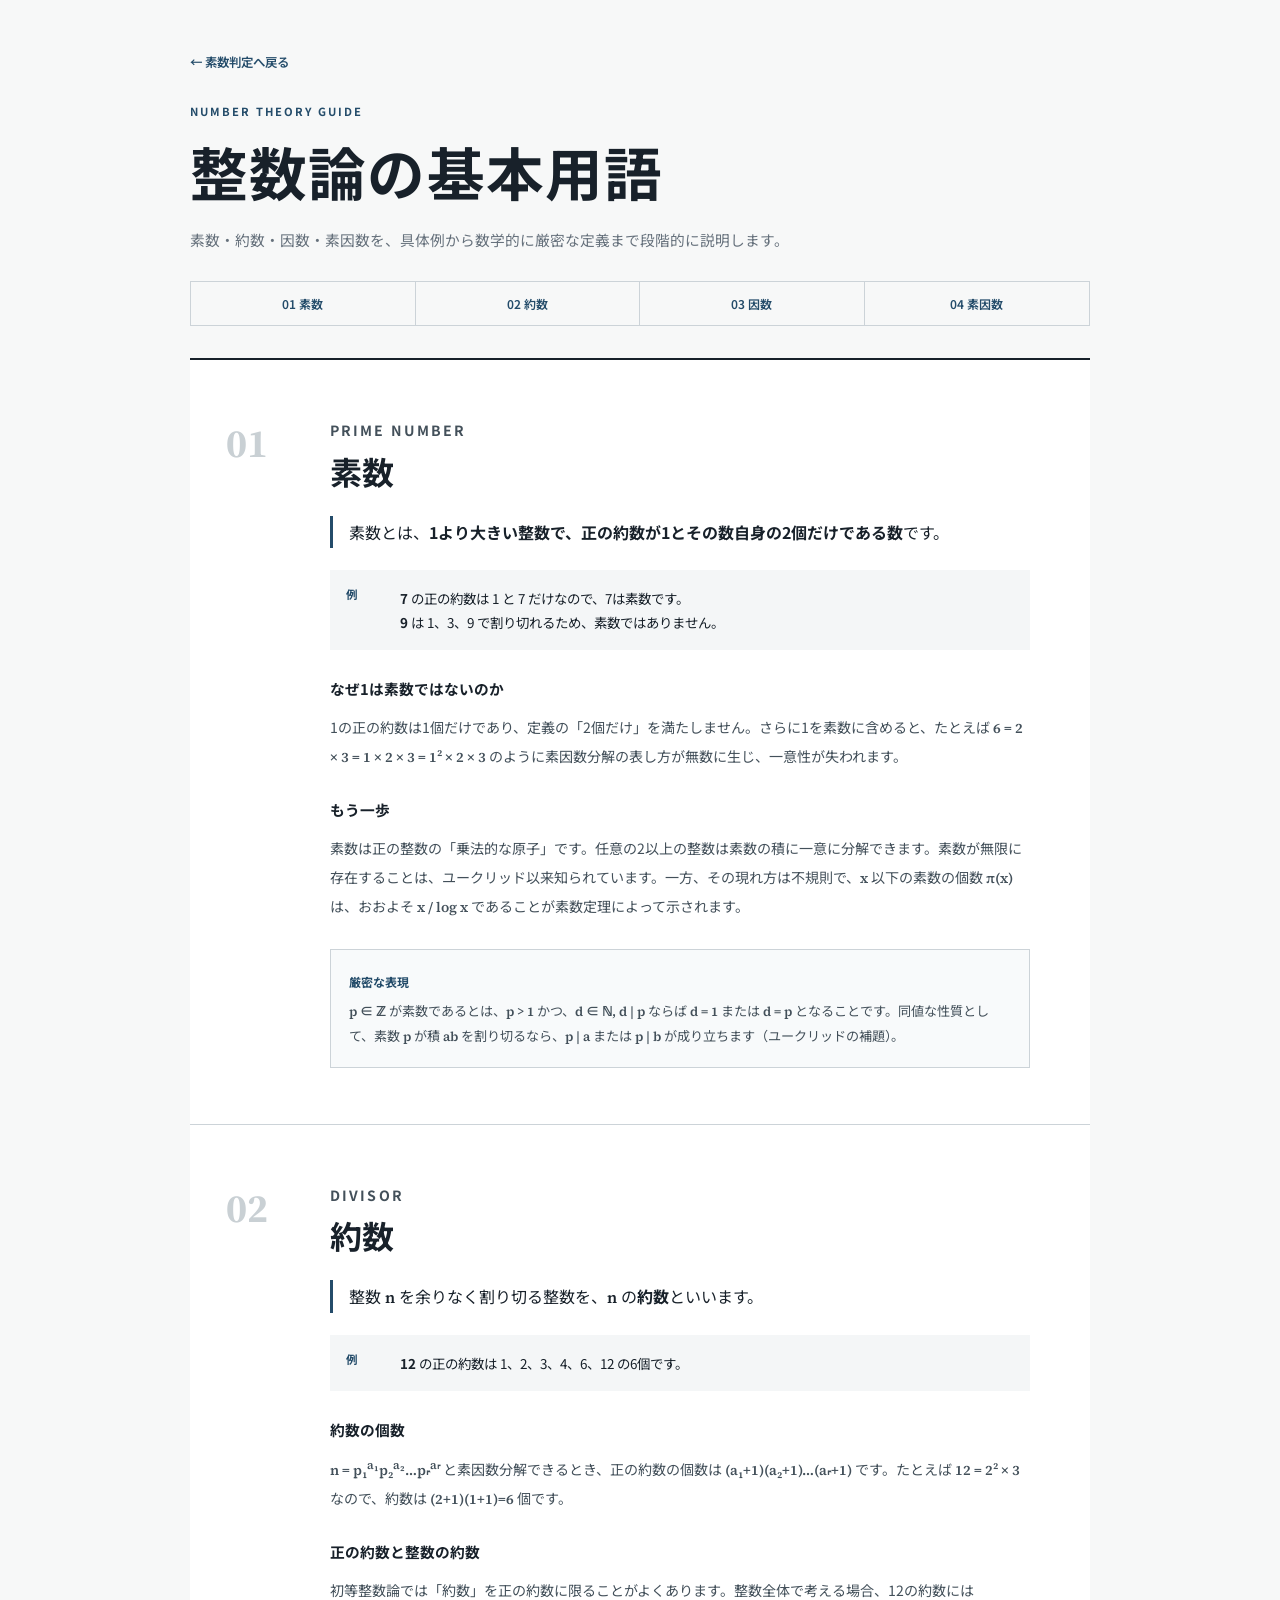
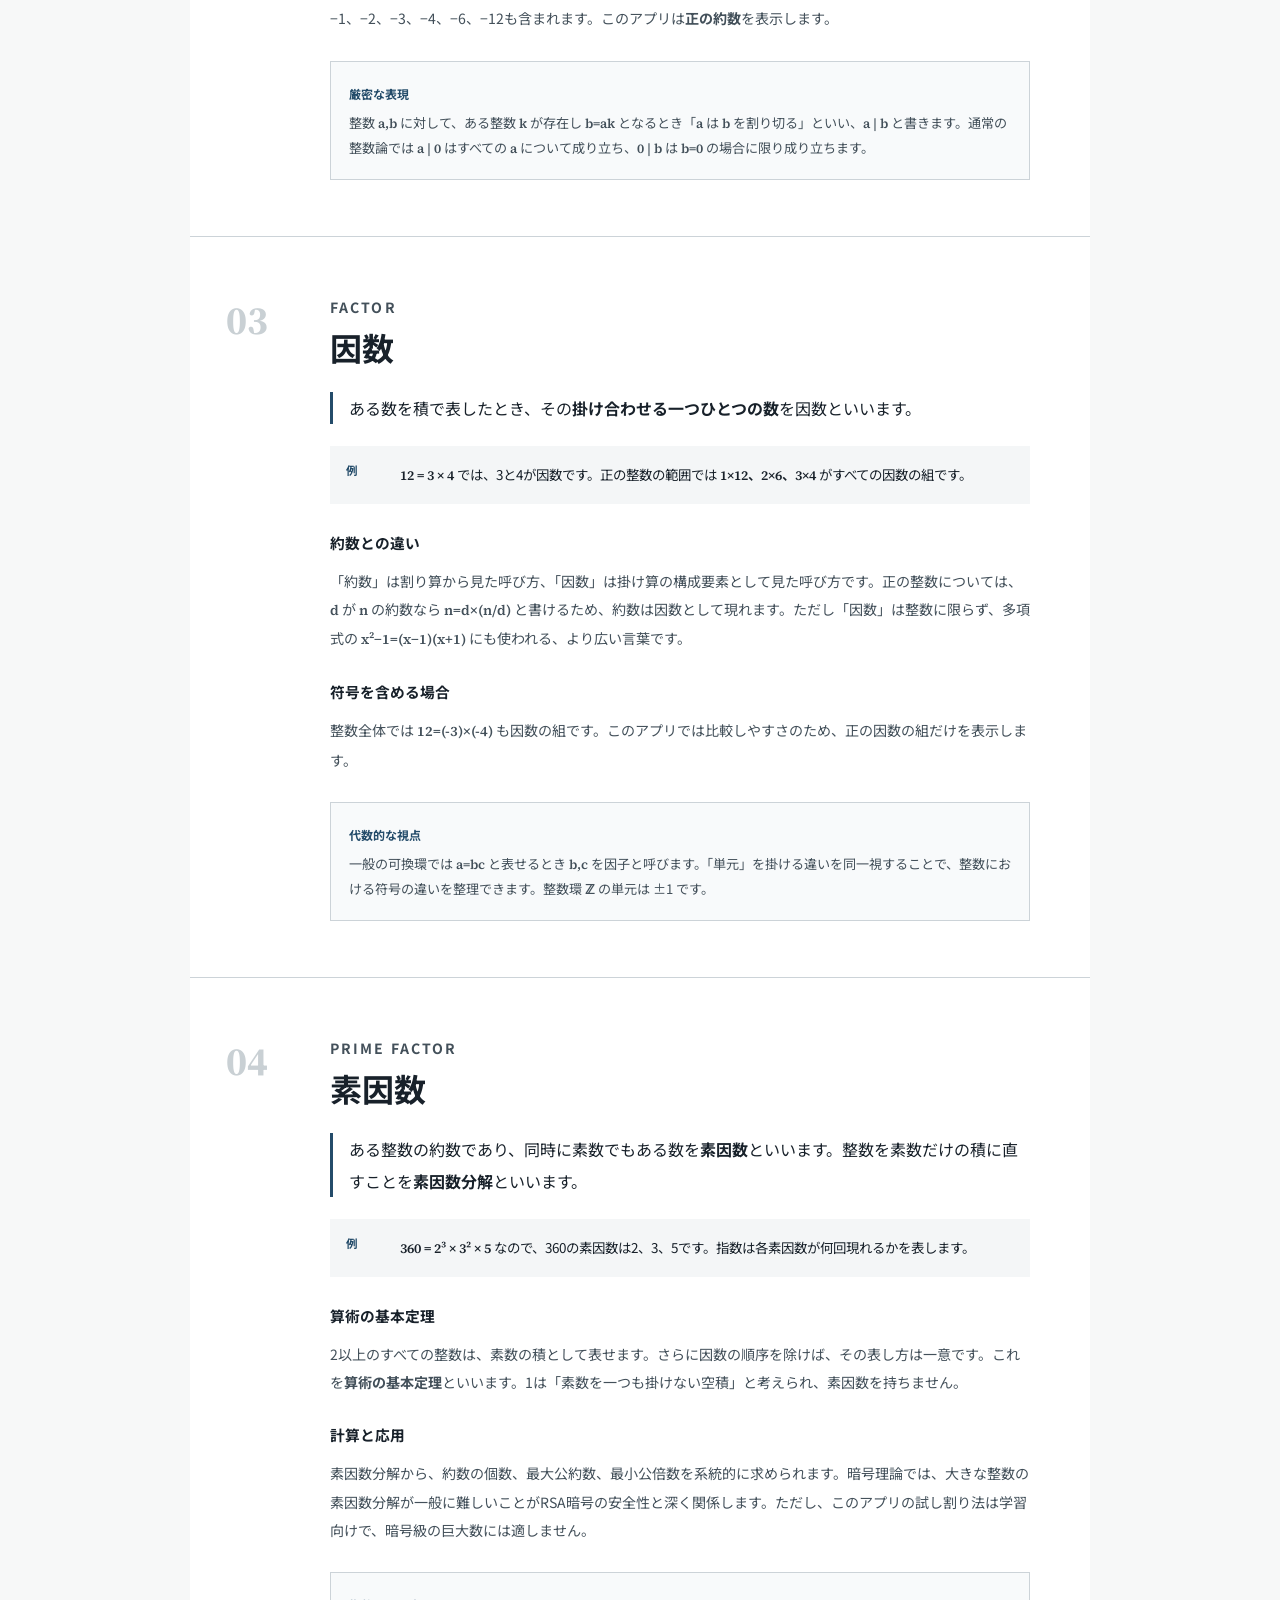
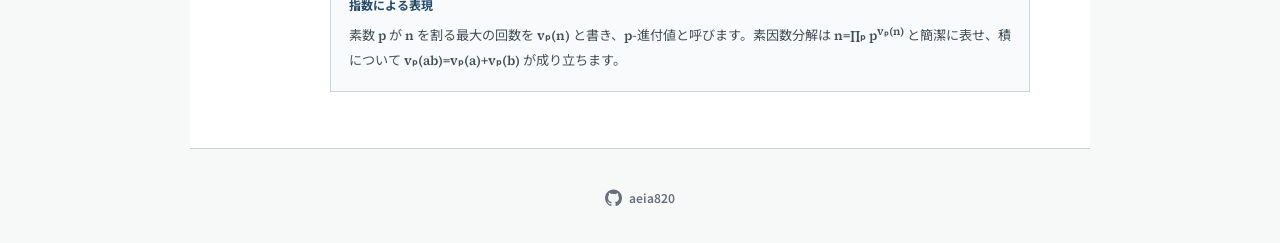
==== guide.html @ d593e7c2 "Add number theory guide and responsive chart scale" ====
<!doctype html>
<html lang="ja">
<head>
  <meta charset="UTF-8">
  <meta name="viewport" content="width=device-width,initial-scale=1">
  <meta name="description" content="素数・約数・因数・素因数を、直感から厳密な定義まで解説します。">
  <title>整数論の基本用語｜素数判定</title>
  <link rel="stylesheet" href="style.css">
</head>
<body>
<main class="guide-shell">
  <header class="guide-header">
    <a class="back-link" href="index.html">← 素数判定へ戻る</a>
    <p class="series">NUMBER THEORY GUIDE</p>
    <h1>整数論の基本用語</h1>
    <p class="guide-lead">素数・約数・因数・素因数を、具体例から数学的に厳密な定義まで段階的に説明します。</p>
    <nav class="guide-nav" aria-label="ページ内目次"><a href="#prime">01 素数</a><a href="#divisor">02 約数</a><a href="#factor">03 因数</a><a href="#prime-factor">04 素因数</a></nav>
  </header>

  <article class="guide-content">
    <section id="prime" class="term-section">
      <div class="term-number">01</div><div class="term-body">
        <p class="term-en">PRIME NUMBER</p><h2>素数</h2>
        <p class="definition">素数とは、<strong>1より大きい整数で、正の約数が1とその数自身の2個だけである数</strong>です。</p>
        <div class="example-box"><span>例</span><p><strong>7</strong> の正の約数は 1 と 7 だけなので、7は素数です。<br><strong>9</strong> は 1、3、9 で割り切れるため、素数ではありません。</p></div>
        <h3>なぜ1は素数ではないのか</h3><p>1の正の約数は1個だけであり、定義の「2個だけ」を満たしません。さらに1を素数に含めると、たとえば <span class="math">6 = 2 × 3 = 1 × 2 × 3 = 1² × 2 × 3</span> のように素因数分解の表し方が無数に生じ、一意性が失われます。</p>
        <h3>もう一歩</h3><p>素数は正の整数の「乗法的な原子」です。任意の2以上の整数は素数の積に一意に分解できます。素数が無限に存在することは、ユークリッド以来知られています。一方、その現れ方は不規則で、<span class="math">x</span> 以下の素数の個数 <span class="math">π(x)</span> は、おおよそ <span class="math">x / log x</span> であることが素数定理によって示されます。</p>
        <div class="rigor"><strong>厳密な表現</strong><p><span class="math">p ∈ ℤ</span> が素数であるとは、<span class="math">p &gt; 1</span> かつ、<span class="math">d ∈ ℕ, d | p</span> ならば <span class="math">d = 1</span> または <span class="math">d = p</span> となることです。同値な性質として、素数 <span class="math">p</span> が積 <span class="math">ab</span> を割り切るなら、<span class="math">p | a</span> または <span class="math">p | b</span> が成り立ちます（ユークリッドの補題）。</p></div>
      </div>
    </section>

    <section id="divisor" class="term-section">
      <div class="term-number">02</div><div class="term-body">
        <p class="term-en">DIVISOR</p><h2>約数</h2>
        <p class="definition">整数 <span class="math">n</span> を余りなく割り切る整数を、<span class="math">n</span> の<strong>約数</strong>といいます。</p>
        <div class="example-box"><span>例</span><p><strong>12</strong> の正の約数は 1、2、3、4、6、12 の6個です。</p></div>
        <h3>約数の個数</h3><p><span class="math">n = p₁<sup>a₁</sup>p₂<sup>a₂</sup>…pᵣ<sup>aᵣ</sup></span> と素因数分解できるとき、正の約数の個数は <span class="math">(a₁+1)(a₂+1)…(aᵣ+1)</span> です。たとえば <span class="math">12 = 2² × 3</span> なので、約数は <span class="math">(2+1)(1+1)=6</span> 個です。</p>
        <h3>正の約数と整数の約数</h3><p>初等整数論では「約数」を正の約数に限ることがよくあります。整数全体で考える場合、12の約数には −1、−2、−3、−4、−6、−12も含まれます。このアプリは<strong>正の約数</strong>を表示します。</p>
        <div class="rigor"><strong>厳密な表現</strong><p>整数 <span class="math">a,b</span> に対して、ある整数 <span class="math">k</span> が存在し <span class="math">b=ak</span> となるとき「<span class="math">a</span> は <span class="math">b</span> を割り切る」といい、<span class="math">a | b</span> と書きます。通常の整数論では <span class="math">a | 0</span> はすべての <span class="math">a</span> について成り立ち、<span class="math">0 | b</span> は <span class="math">b=0</span> の場合に限り成り立ちます。</p></div>
      </div>
    </section>

    <section id="factor" class="term-section">
      <div class="term-number">03</div><div class="term-body">
        <p class="term-en">FACTOR</p><h2>因数</h2>
        <p class="definition">ある数を積で表したとき、その<strong>掛け合わせる一つひとつの数</strong>を因数といいます。</p>
        <div class="example-box"><span>例</span><p><span class="math">12 = 3 × 4</span> では、3と4が因数です。正の整数の範囲では <span class="math">1×12、2×6、3×4</span> がすべての因数の組です。</p></div>
        <h3>約数との違い</h3><p>「約数」は割り算から見た呼び方、「因数」は掛け算の構成要素として見た呼び方です。正の整数については、<span class="math">d</span> が <span class="math">n</span> の約数なら <span class="math">n=d×(n/d)</span> と書けるため、約数は因数として現れます。ただし「因数」は整数に限らず、多項式の <span class="math">x²−1=(x−1)(x+1)</span> にも使われる、より広い言葉です。</p>
        <h3>符号を含める場合</h3><p>整数全体では <span class="math">12=(-3)×(-4)</span> も因数の組です。このアプリでは比較しやすさのため、正の因数の組だけを表示します。</p>
        <div class="rigor"><strong>代数的な視点</strong><p>一般の可換環では <span class="math">a=bc</span> と表せるとき <span class="math">b,c</span> を因子と呼びます。「単元」を掛ける違いを同一視することで、整数における符号の違いを整理できます。整数環 <span class="math">ℤ</span> の単元は ±1 です。</p></div>
      </div>
    </section>

    <section id="prime-factor" class="term-section">
      <div class="term-number">04</div><div class="term-body">
        <p class="term-en">PRIME FACTOR</p><h2>素因数</h2>
        <p class="definition">ある整数の約数であり、同時に素数でもある数を<strong>素因数</strong>といいます。整数を素数だけの積に直すことを<strong>素因数分解</strong>といいます。</p>
        <div class="example-box"><span>例</span><p><span class="math">360 = 2³ × 3² × 5</span> なので、360の素因数は2、3、5です。指数は各素因数が何回現れるかを表します。</p></div>
        <h3>算術の基本定理</h3><p>2以上のすべての整数は、素数の積として表せます。さらに因数の順序を除けば、その表し方は一意です。これを<strong>算術の基本定理</strong>といいます。1は「素数を一つも掛けない空積」と考えられ、素因数を持ちません。</p>
        <h3>計算と応用</h3><p>素因数分解から、約数の個数、最大公約数、最小公倍数を系統的に求められます。暗号理論では、大きな整数の素因数分解が一般に難しいことがRSA暗号の安全性と深く関係します。ただし、このアプリの試し割り法は学習向けで、暗号級の巨大数には適しません。</p>
        <div class="rigor"><strong>指数による表現</strong><p>素数 <span class="math">p</span> が <span class="math">n</span> を割る最大の回数を <span class="math">vₚ(n)</span> と書き、<span class="math">p</span>-進付値と呼びます。素因数分解は <span class="math">n=∏ₚ p<sup>vₚ(n)</sup></span> と簡潔に表せ、積について <span class="math">vₚ(ab)=vₚ(a)+vₚ(b)</span> が成り立ちます。</p></div>
      </div>
    </section>
  </article>

  <footer><a href="https://github.com/aeia820/prime-number-checker" target="_blank" rel="noopener noreferrer"><svg viewBox="0 0 24 24" aria-hidden="true"><path fill="currentColor" d="M12 .7a12 12 0 0 0-3.79 23.38c.6.11.82-.26.82-.58v-2.1c-3.34.73-4.04-1.42-4.04-1.42-.55-1.39-1.33-1.76-1.33-1.76-1.09-.74.08-.73.08-.73 1.2.09 1.84 1.24 1.84 1.24 1.07 1.84 2.81 1.31 3.5 1 .11-.78.42-1.31.76-1.61-2.67-.3-5.47-1.33-5.47-5.93 0-1.31.47-2.38 1.24-3.22-.12-.3-.54-1.52.12-3.18 0 0 1.01-.32 3.3 1.23A11.5 11.5 0 0 1 12 6.92c1.02 0 2.04.14 3 .4 2.29-1.55 3.3-1.23 3.3-1.23.66 1.66.24 2.88.12 3.18.77.84 1.23 1.91 1.23 3.22 0 4.61-2.81 5.62-5.48 5.92.43.37.81 1.1.81 2.22v2.87c0 .32.22.7.83.58A12 12 0 0 0 12 .7Z"/></svg><span>aeia820</span></a></footer>
</main>
</body>
</html>
---- style.css ----
@import url('https://fonts.googleapis.com/css2?family=Noto+Sans+JP:wght@400;600;700&family=Source+Serif+4:wght@600;700&display=swap');
:root{color-scheme:light;--ink:#18212a;--muted:#66717c;--line:#ccd3d8;--paper:#fff;--soft:#f4f6f7;--accent:#244c6a;--prime:#b52c32;--prime-soft:#fff0f0}*{box-sizing:border-box}body{min-height:100vh;margin:0;color:var(--ink);background:#f7f8f8;font-family:"Noto Sans JP",sans-serif}.app-shell{width:min(760px,calc(100% - 32px));margin:auto;padding:56px 0 32px}.page-header{padding-bottom:24px;border-bottom:2px solid var(--ink)}.series{margin:0 0 10px;color:var(--accent);font-size:.7rem;font-weight:700;letter-spacing:.18em}h1{margin:0;font:700 clamp(2.2rem,7vw,3.6rem) "Source Serif 4","Noto Sans JP",serif;letter-spacing:.02em}.lead{margin:10px 0 0;color:var(--muted);font-size:.9rem}.search-panel{padding:28px 0}label{display:block;margin-bottom:8px;font-size:.8rem;font-weight:700}.input-row{display:flex;gap:10px}input{min-width:0;flex:1;padding:13px 14px;border:1px solid #aeb7bd;border-radius:3px;outline:none;background:var(--paper);font:600 1rem "Noto Sans JP",sans-serif}input:focus{border-color:var(--accent);box-shadow:0 0 0 2px #244c6a1f}.input-row button{min-width:116px;border:0;border-radius:3px;background:var(--accent);color:#fff;cursor:pointer;font:600 .85rem "Noto Sans JP",sans-serif}.form-meta{display:flex;justify-content:space-between;margin-top:7px;color:var(--muted);font-size:.7rem}.random-button{padding:0;border:0;border-bottom:1px solid currentColor;background:transparent;color:var(--accent);cursor:pointer;font:600 .7rem "Noto Sans JP",sans-serif}.error{min-height:1.3em;margin:7px 0 0;color:var(--prime);font-size:.78rem}.result,.nearby-area{margin-top:18px;padding:24px;border:1px solid var(--line);background:var(--paper)}.result{border-top:4px solid var(--accent)}.result.composite{border-top-color:#747f87}.result-top{display:flex;align-items:center;gap:14px}.result-icon{display:grid;width:42px;height:42px;place-items:center;border:1px solid var(--accent);border-radius:50%;color:var(--accent);font-weight:700}.composite .result-icon{border-color:#747f87;color:#747f87}.result-kicker{margin:0 0 3px;color:var(--muted);font-size:.65rem;font-weight:700;letter-spacing:.12em}.result h2{margin:0;font:700 1.5rem "Source Serif 4","Noto Sans JP",serif}.result-description{margin:16px 0 0;color:var(--muted);font-size:.88rem;line-height:1.75}.divisor-area,.factor-area{margin-top:22px;padding-top:18px;border-top:1px solid var(--line)}.section-heading{display:flex;align-items:baseline;justify-content:space-between;gap:16px}.section-heading h2,.section-heading h3{margin:0 0 13px;font:700 1rem "Source Serif 4","Noto Sans JP",serif}.section-heading span{color:var(--muted);font-size:.7rem}.divisor-list{display:flex;flex-wrap:wrap;gap:6px}.divisor-list span{padding:5px 9px;border:1px solid var(--line);background:var(--soft);font-size:.77rem}.factor-list{display:grid;grid-template-columns:repeat(auto-fit,minmax(180px,1fr));gap:7px}.factor-list div{padding:9px 11px;border-left:3px solid var(--accent);background:var(--soft);font:600 .8rem "Source Serif 4","Noto Sans JP",serif}.nearby-area>.section-heading{border-bottom:1px solid var(--line)}.nearby-area .section-heading h2{font-size:1.15rem}.table-wrap{overflow-x:auto}table{width:100%;border-collapse:collapse;font-size:.82rem}th,td{padding:10px 12px;border-bottom:1px solid #e1e5e7;text-align:left}th{color:var(--muted);background:var(--soft);font-size:.7rem}td:nth-child(2){font-family:"Source Serif 4",serif;font-weight:700}tr.is-prime td{color:var(--prime);background:var(--prime-soft);font-weight:700}.table-note{margin:12px 0 0;color:var(--muted);font-size:.68rem}.table-note span{display:inline-block;width:9px;height:9px;margin-right:5px;background:var(--prime)}footer{margin-top:38px;text-align:center}footer a{display:inline-flex;align-items:center;gap:7px;color:#66717c;text-decoration:none;font:600 .75rem "Noto Sans JP",sans-serif}footer a:hover{color:var(--ink);text-decoration:underline}footer svg{width:17px;height:17px}@media(max-width:520px){.app-shell{padding-top:32px}.input-row{display:block}.input-row button{width:100%;min-height:46px;margin-top:8px}.result,.nearby-area{padding:18px 14px}.factor-list{grid-template-columns:1fr}}


/* Tabs and extended number theory panels */
.number-detail{margin-top:22px;padding-top:18px;border-top:1px solid var(--line)}
.tabs{display:flex;gap:0;margin-bottom:18px;border-bottom:1px solid var(--line)}
.tab{margin-bottom:-1px;padding:10px 17px;border:0;border-bottom:2px solid transparent;background:transparent;color:var(--muted);cursor:pointer;font:600 .8rem "Noto Sans JP",sans-serif}
.tab:hover{color:var(--accent)}
.tab.is-active{border-bottom-color:var(--accent);color:var(--accent)}
.tab:focus-visible{outline:2px solid var(--accent);outline-offset:2px}
.tab-panel[hidden]{display:none}
.section-meta{display:flex;justify-content:flex-end;min-height:20px;color:var(--muted);font-size:.7rem}
.formula{padding:24px;border:1px solid var(--line);background:var(--soft);text-align:center;font:700 clamp(1.2rem,4vw,1.7rem) "Source Serif 4","Noto Sans JP",serif;overflow-wrap:anywhere}
.panel-note{margin:10px 0 0;color:var(--muted);font-size:.75rem;text-align:center}
.nearby-area{padding-top:12px}
.nearby-area>.tabs{margin-left:-4px;margin-right:-4px}
.nearby-area .tab-panel>.section-heading{border-bottom:1px solid var(--line)}
.prime-gap-grid{display:grid;grid-template-columns:1fr 1fr;gap:12px}
.prime-gap-grid article{padding:18px;border:1px solid var(--line);background:var(--soft)}
.prime-gap-grid p{margin:0 0 8px;color:var(--muted);font-size:.72rem}
.prime-gap-grid strong{display:block;color:var(--prime);font:700 1.65rem "Source Serif 4",serif}
.prime-gap-grid span{display:block;margin-top:5px;color:var(--muted);font-size:.75rem}
.gap-summary{margin-top:12px;padding:17px;border-left:3px solid var(--accent);background:#eef3f6}
.gap-summary>span{color:var(--muted);font-size:.7rem}
.gap-summary strong{margin-left:8px;font:700 1.15rem "Source Serif 4",serif}
.gap-summary p{margin:7px 0 0;color:var(--muted);font-size:.76rem}
.visualization-area{margin-top:18px;padding:24px;border:1px solid var(--line);background:var(--paper)}
.visualization-area .section-heading{align-items:flex-end;border-bottom:1px solid var(--line)}
.visualization-area h2{margin-bottom:13px;font-size:1.15rem}
.section-kicker{margin:0 0 3px;color:var(--accent);font-size:.6rem;font-weight:700;letter-spacing:.14em}
.prime-chart{display:grid;grid-template-columns:repeat(41,minmax(13px,1fr));align-items:end;gap:3px;min-height:168px;padding:24px 0 31px;border-bottom:1px solid #aeb7bd;overflow-x:auto}
.chart-point{position:relative;display:flex;min-width:13px;height:104px;align-items:flex-end;justify-content:center}
.chart-bar{width:100%;max-width:15px;height:28px;background:#d9dee1;transition:height .2s}
.chart-point.is-prime .chart-bar{height:82px;background:var(--prime)}
.chart-point.is-current .chart-bar{outline:3px solid var(--accent);outline-offset:2px}
.chart-label{position:absolute;bottom:-24px;left:50%;color:var(--muted);font:600 .58rem "Source Serif 4",serif;transform:translateX(-50%);white-space:nowrap}
.chart-point:not(:nth-child(5n+1)):not(.is-current) .chart-label{display:none}
.chart-point.is-current .chart-label{color:var(--accent);font-weight:700}
.chart-legend{display:flex;gap:18px;margin-top:14px;color:var(--muted);font-size:.68rem}
.chart-legend span{display:flex;align-items:center;gap:6px}
.chart-legend i{display:inline-block;width:10px;height:10px}
.prime-key{background:var(--prime)}
.current-key{border:2px solid var(--accent);background:#d9dee1}
@media(max-width:520px){.tab{flex:1;padding:10px 6px}.prime-gap-grid{grid-template-columns:1fr}.visualization-area{padding:18px 14px}.prime-chart{grid-template-columns:repeat(41,13px)}}

/* Glossary links */
.term-links{display:flex;flex-wrap:wrap;align-items:center;gap:7px 13px;margin-top:14px;color:var(--muted);font-size:.72rem}
.term-links a{color:var(--accent);font-weight:600;text-underline-offset:3px}

/* Responsive chart scale: never introduces horizontal scrolling */
.prime-chart{grid-template-columns:repeat(41,minmax(0,1fr));overflow:hidden}
.chart-point{min-width:0}
.chart-bar{min-width:2px}
.chart-label{font-size:clamp(.46rem,1.15vw,.58rem)}

/* Explanatory guide */
.guide-shell{width:min(900px,calc(100% - 32px));margin:auto;padding:48px 0 32px}
.guide-header{padding-bottom:32px;border-bottom:2px solid var(--ink)}
.back-link{display:inline-block;margin-bottom:32px;color:var(--accent);font-size:.78rem;font-weight:600;text-decoration:none}
.back-link:hover{text-decoration:underline}
.guide-lead{max-width:650px;margin:12px 0 0;color:var(--muted);line-height:1.8;font-size:.92rem}
.guide-nav{display:grid;grid-template-columns:repeat(4,1fr);margin-top:28px;border:1px solid var(--line)}
.guide-nav a{padding:13px;border-right:1px solid var(--line);color:var(--accent);font-size:.75rem;font-weight:600;text-align:center;text-decoration:none}
.guide-nav a:last-child{border-right:0}.guide-nav a:hover{background:var(--soft)}
.guide-content{background:var(--paper)}
.term-section{display:grid;grid-template-columns:80px 1fr;gap:24px;padding:56px 36px;border-bottom:1px solid var(--line);scroll-margin-top:18px}
.term-number{color:#c9d0d4;font:700 2.5rem "Source Serif 4",serif}
.term-body{max-width:700px}.term-en{margin:0;color:var(--accent);font-size:.62rem;font-weight:700;letter-spacing:.15em}.term-body h2{margin:3px 0 20px;font:700 2rem "Source Serif 4","Noto Sans JP",serif}.term-body h3{margin:28px 0 8px;font-size:.92rem}.term-body>p{color:#43505a;font-size:.88rem;line-height:2}.definition{padding-left:16px;border-left:3px solid var(--accent);color:var(--ink)!important;font-size:1rem!important}.math{font-family:"Source Serif 4","Noto Sans JP",serif;font-weight:600}.example-box{display:grid;grid-template-columns:42px 1fr;gap:12px;margin:22px 0;padding:16px;background:var(--soft)}.example-box>span{color:var(--accent);font-size:.72rem;font-weight:700}.example-box p{margin:0;font-size:.84rem;line-height:1.8}.rigor{margin-top:28px;padding:18px;border:1px solid var(--line);background:#f8fafb}.rigor>strong{color:var(--accent);font-size:.75rem}.rigor p{margin:7px 0 0;color:#43505a;font-size:.82rem;line-height:1.9}
@media(max-width:600px){.term-links>span{width:100%}.guide-shell{padding-top:28px}.guide-nav{grid-template-columns:1fr 1fr}.guide-nav a:nth-child(2){border-right:0}.guide-nav a:nth-child(-n+2){border-bottom:1px solid var(--line)}.term-section{grid-template-columns:1fr;gap:5px;padding:38px 20px}.term-number{font-size:1.4rem}.term-body h2{font-size:1.65rem}.prime-chart{gap:1px}.chart-point:not(.is-current) .chart-label{display:none}}
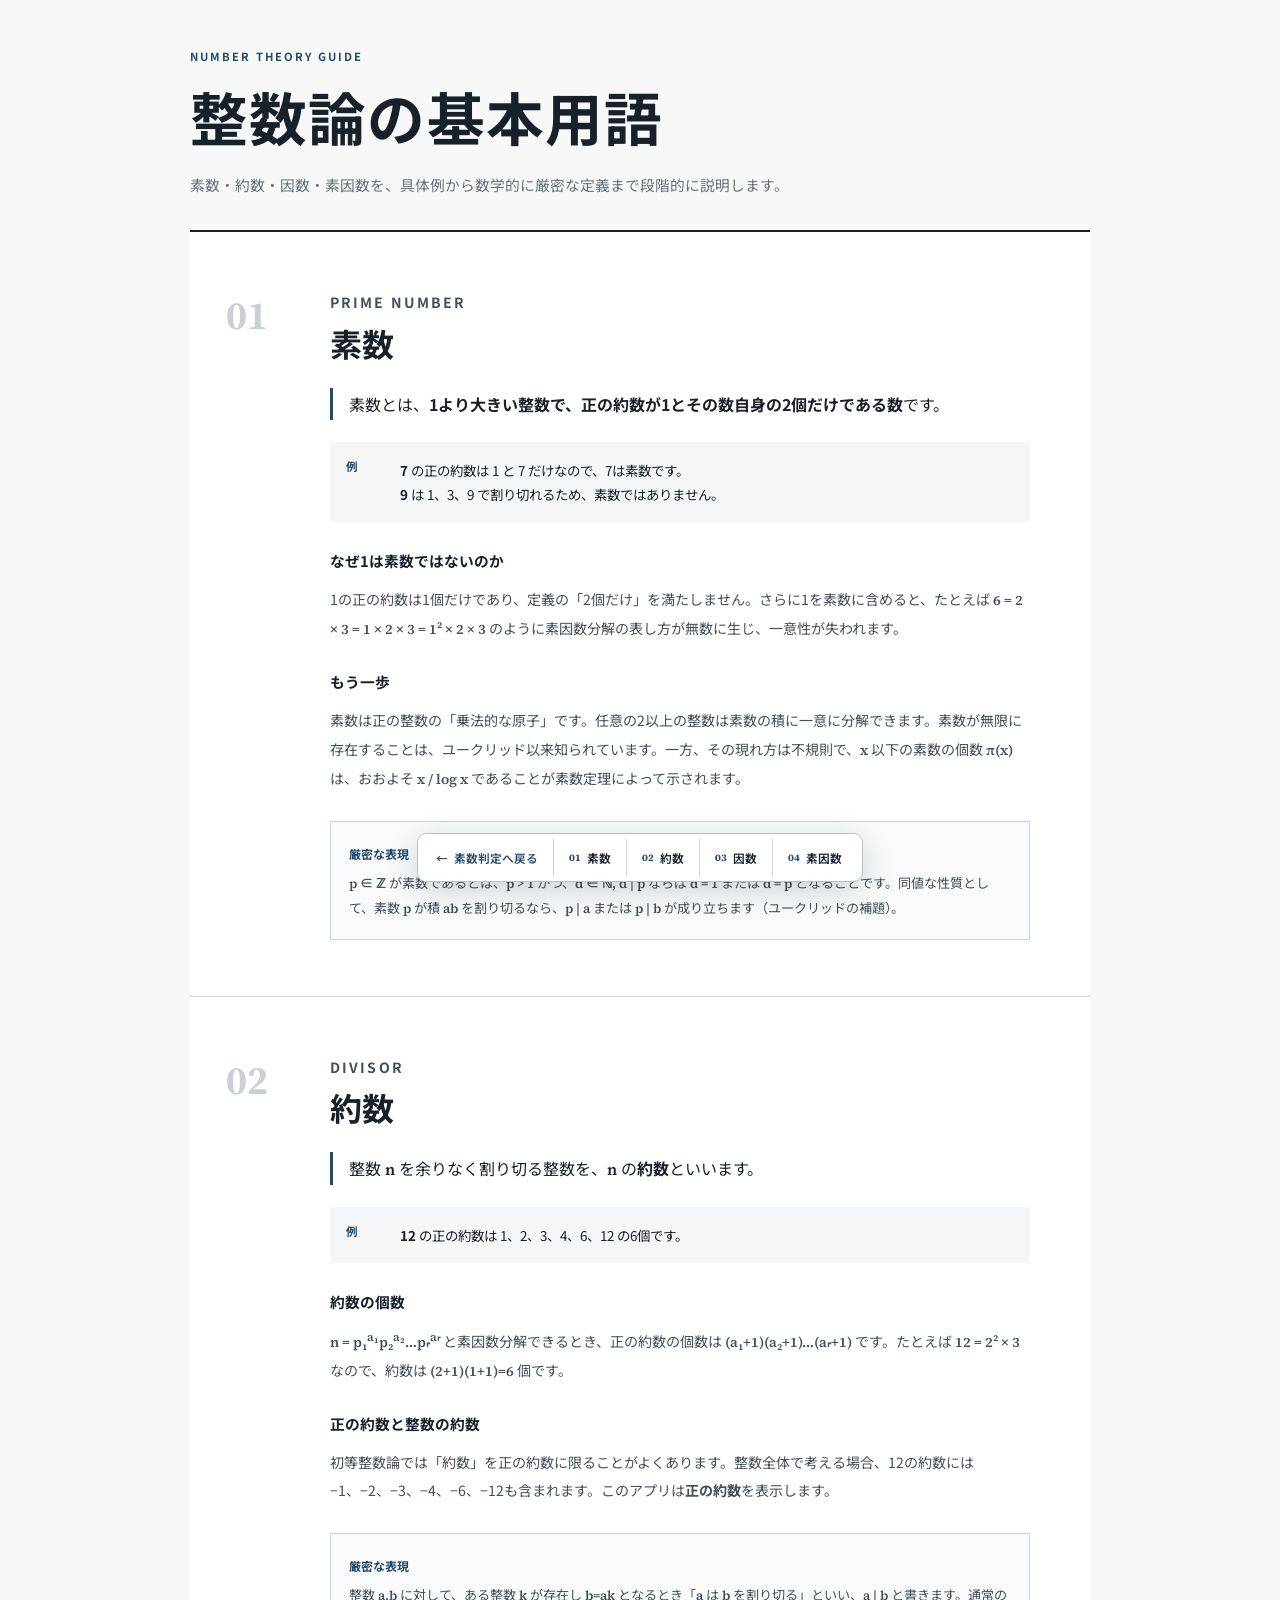
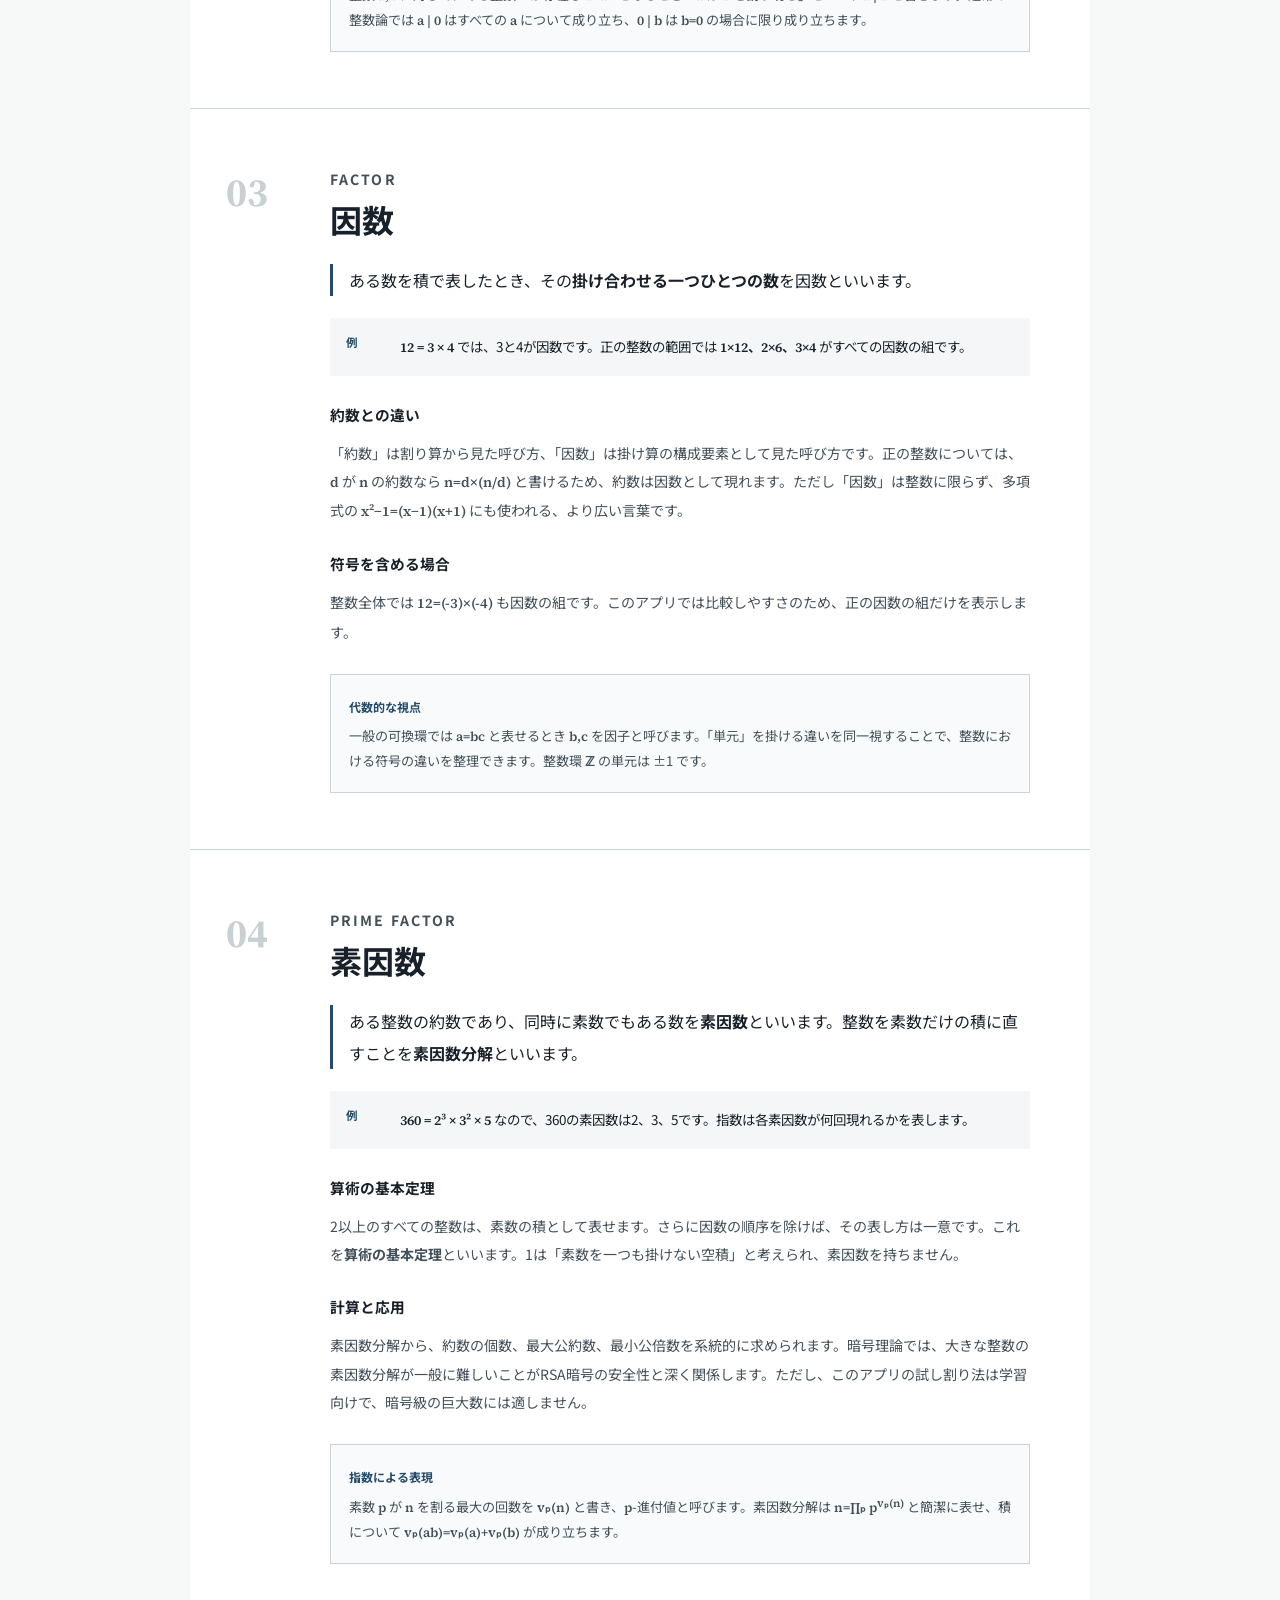
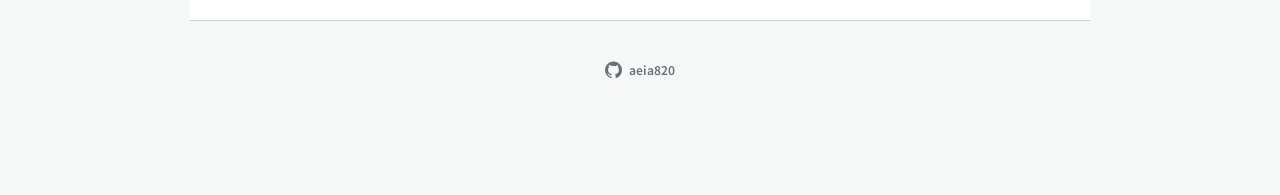
==== commit 20b531df: "Add floating navigation to number theory guide" ====
--- a/guide.html
+++ b/guide.html
@@ -9,12 +9,12 @@
 </head>
 <body>
 <main class="guide-shell">
+  <nav class="floating-guide-menu" aria-label="解説ページメニュー"><a class="floating-back" href="index.html"><span aria-hidden="true">←</span><span>素数判定へ戻る</span></a><a href="#prime"><b>01</b><span>素数</span></a><a href="#divisor"><b>02</b><span>約数</span></a><a href="#factor"><b>03</b><span>因数</span></a><a href="#prime-factor"><b>04</b><span>素因数</span></a></nav>
+
   <header class="guide-header">
-    <a class="back-link" href="index.html">← 素数判定へ戻る</a>
     <p class="series">NUMBER THEORY GUIDE</p>
     <h1>整数論の基本用語</h1>
     <p class="guide-lead">素数・約数・因数・素因数を、具体例から数学的に厳密な定義まで段階的に説明します。</p>
-    <nav class="guide-nav" aria-label="ページ内目次"><a href="#prime">01 素数</a><a href="#divisor">02 約数</a><a href="#factor">03 因数</a><a href="#prime-factor">04 素因数</a></nav>
   </header>
 
   <article class="guide-content">
@@ -67,3 +67,5 @@
 </main>
 </body>
 </html>
+
+
--- a/style.css
+++ b/style.css
@@ -68,3 +68,14 @@
 .term-number{color:#c9d0d4;font:700 2.5rem "Source Serif 4",serif}
 .term-body{max-width:700px}.term-en{margin:0;color:var(--accent);font-size:.62rem;font-weight:700;letter-spacing:.15em}.term-body h2{margin:3px 0 20px;font:700 2rem "Source Serif 4","Noto Sans JP",serif}.term-body h3{margin:28px 0 8px;font-size:.92rem}.term-body>p{color:#43505a;font-size:.88rem;line-height:2}.definition{padding-left:16px;border-left:3px solid var(--accent);color:var(--ink)!important;font-size:1rem!important}.math{font-family:"Source Serif 4","Noto Sans JP",serif;font-weight:600}.example-box{display:grid;grid-template-columns:42px 1fr;gap:12px;margin:22px 0;padding:16px;background:var(--soft)}.example-box>span{color:var(--accent);font-size:.72rem;font-weight:700}.example-box p{margin:0;font-size:.84rem;line-height:1.8}.rigor{margin-top:28px;padding:18px;border:1px solid var(--line);background:#f8fafb}.rigor>strong{color:var(--accent);font-size:.75rem}.rigor p{margin:7px 0 0;color:#43505a;font-size:.82rem;line-height:1.9}
 @media(max-width:600px){.term-links>span{width:100%}.guide-shell{padding-top:28px}.guide-nav{grid-template-columns:1fr 1fr}.guide-nav a:nth-child(2){border-right:0}.guide-nav a:nth-child(-n+2){border-bottom:1px solid var(--line)}.term-section{grid-template-columns:1fr;gap:5px;padding:38px 20px}.term-number{font-size:1.4rem}.term-body h2{font-size:1.65rem}.prime-chart{gap:1px}.chart-point:not(.is-current) .chart-label{display:none}}
+
+/* Floating guide navigation */
+.guide-shell{padding-bottom:112px}
+.floating-guide-menu{position:fixed;z-index:20;left:50%;bottom:18px;display:flex;align-items:stretch;padding:5px;border:1px solid #b9c1c6;border-radius:9px;background:rgba(255,255,255,.96);box-shadow:0 8px 30px rgba(24,33,42,.18);transform:translateX(-50%);backdrop-filter:blur(10px)}
+.floating-guide-menu a{display:flex;align-items:center;gap:6px;padding:10px 15px;border-right:1px solid var(--line);color:var(--ink);font-size:.73rem;font-weight:600;text-decoration:none;white-space:nowrap}
+.floating-guide-menu a:last-child{border-right:0}
+.floating-guide-menu a:hover,.floating-guide-menu a:focus-visible{border-radius:5px;background:var(--soft);color:var(--accent);outline:none}
+.floating-guide-menu b{color:var(--accent);font:700 .62rem "Source Serif 4",serif}
+.floating-guide-menu .floating-back{padding-left:13px;color:var(--accent)}
+.term-section{scroll-margin-top:20px;scroll-margin-bottom:100px}
+@media(max-width:600px){.guide-shell{padding-bottom:100px}.floating-guide-menu{bottom:10px;width:calc(100% - 20px);justify-content:stretch;padding:4px}.floating-guide-menu a{min-width:0;flex:1;flex-direction:column;gap:2px;padding:7px 3px;border-right:0;text-align:center;font-size:.64rem}.floating-guide-menu .floating-back{flex:1.55;padding:7px 3px}.floating-guide-menu .floating-back span:first-child{display:none}.floating-guide-menu b{font-size:.55rem}}
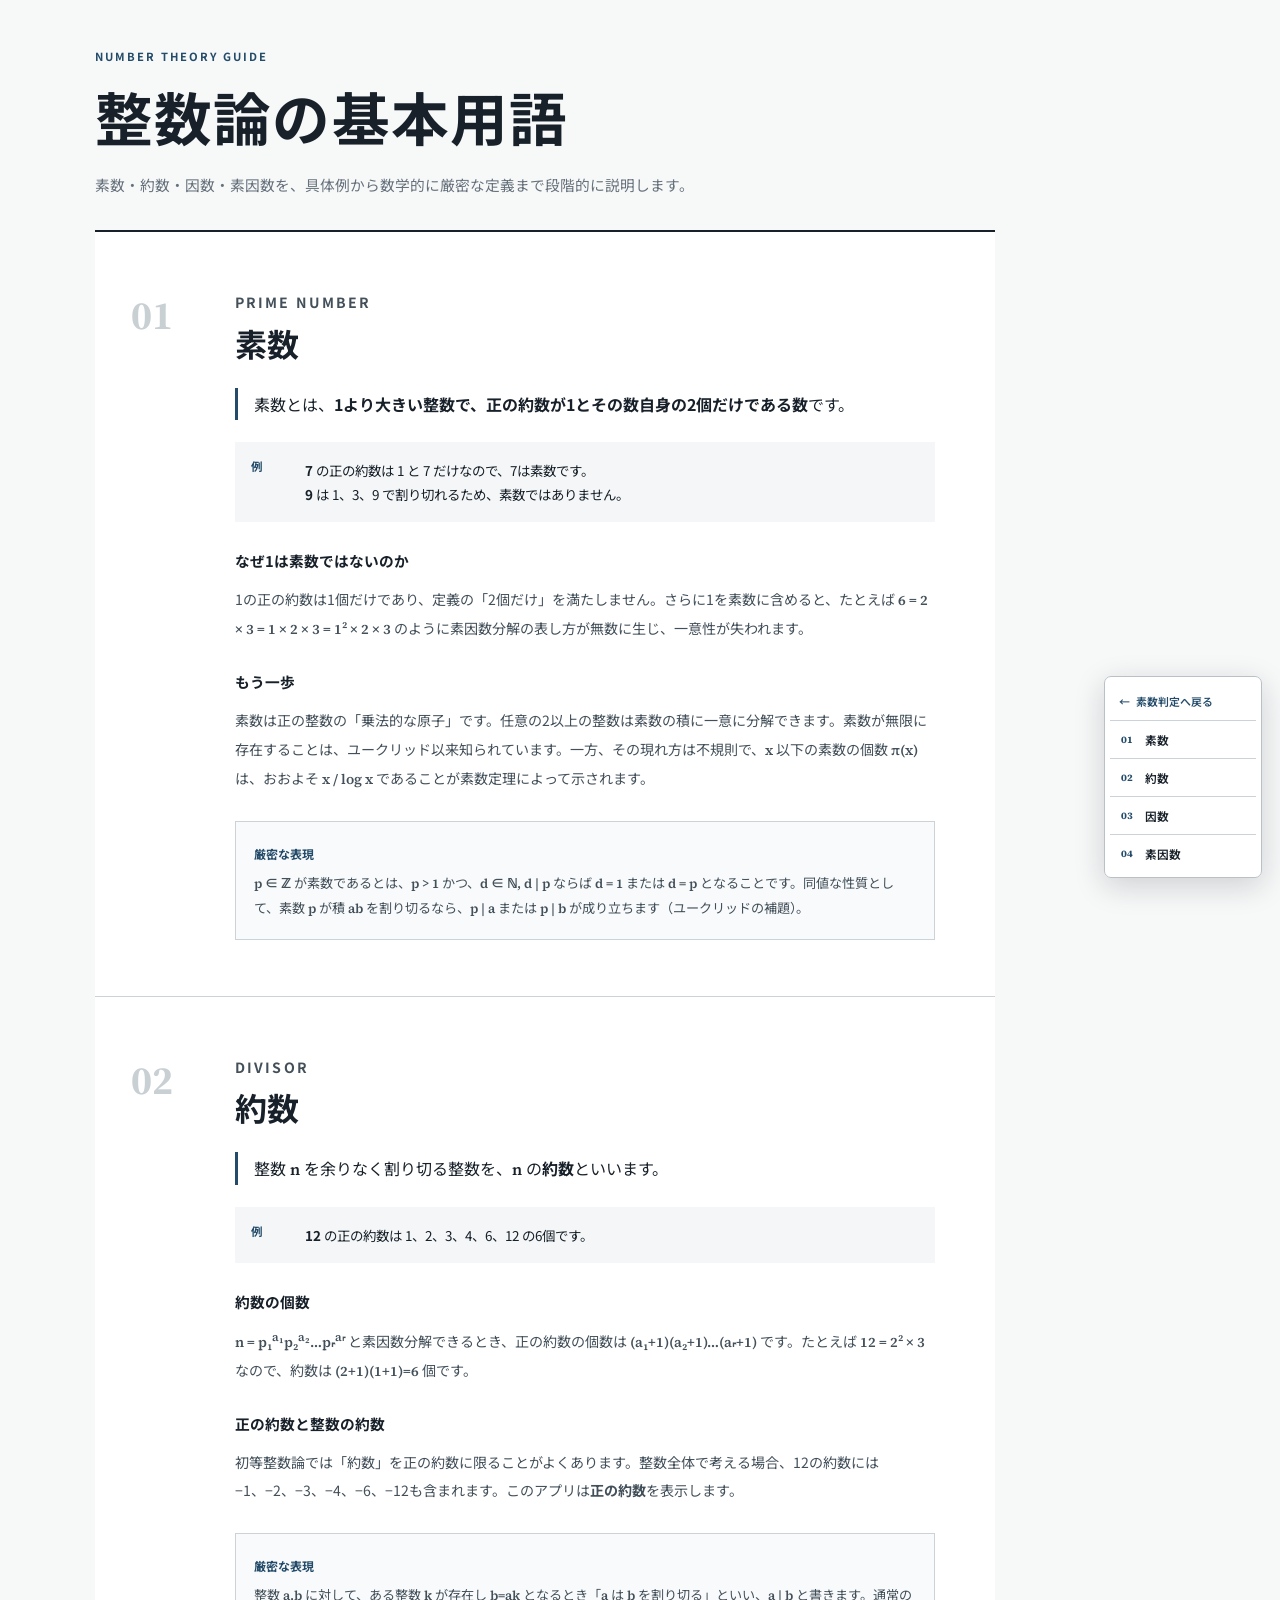
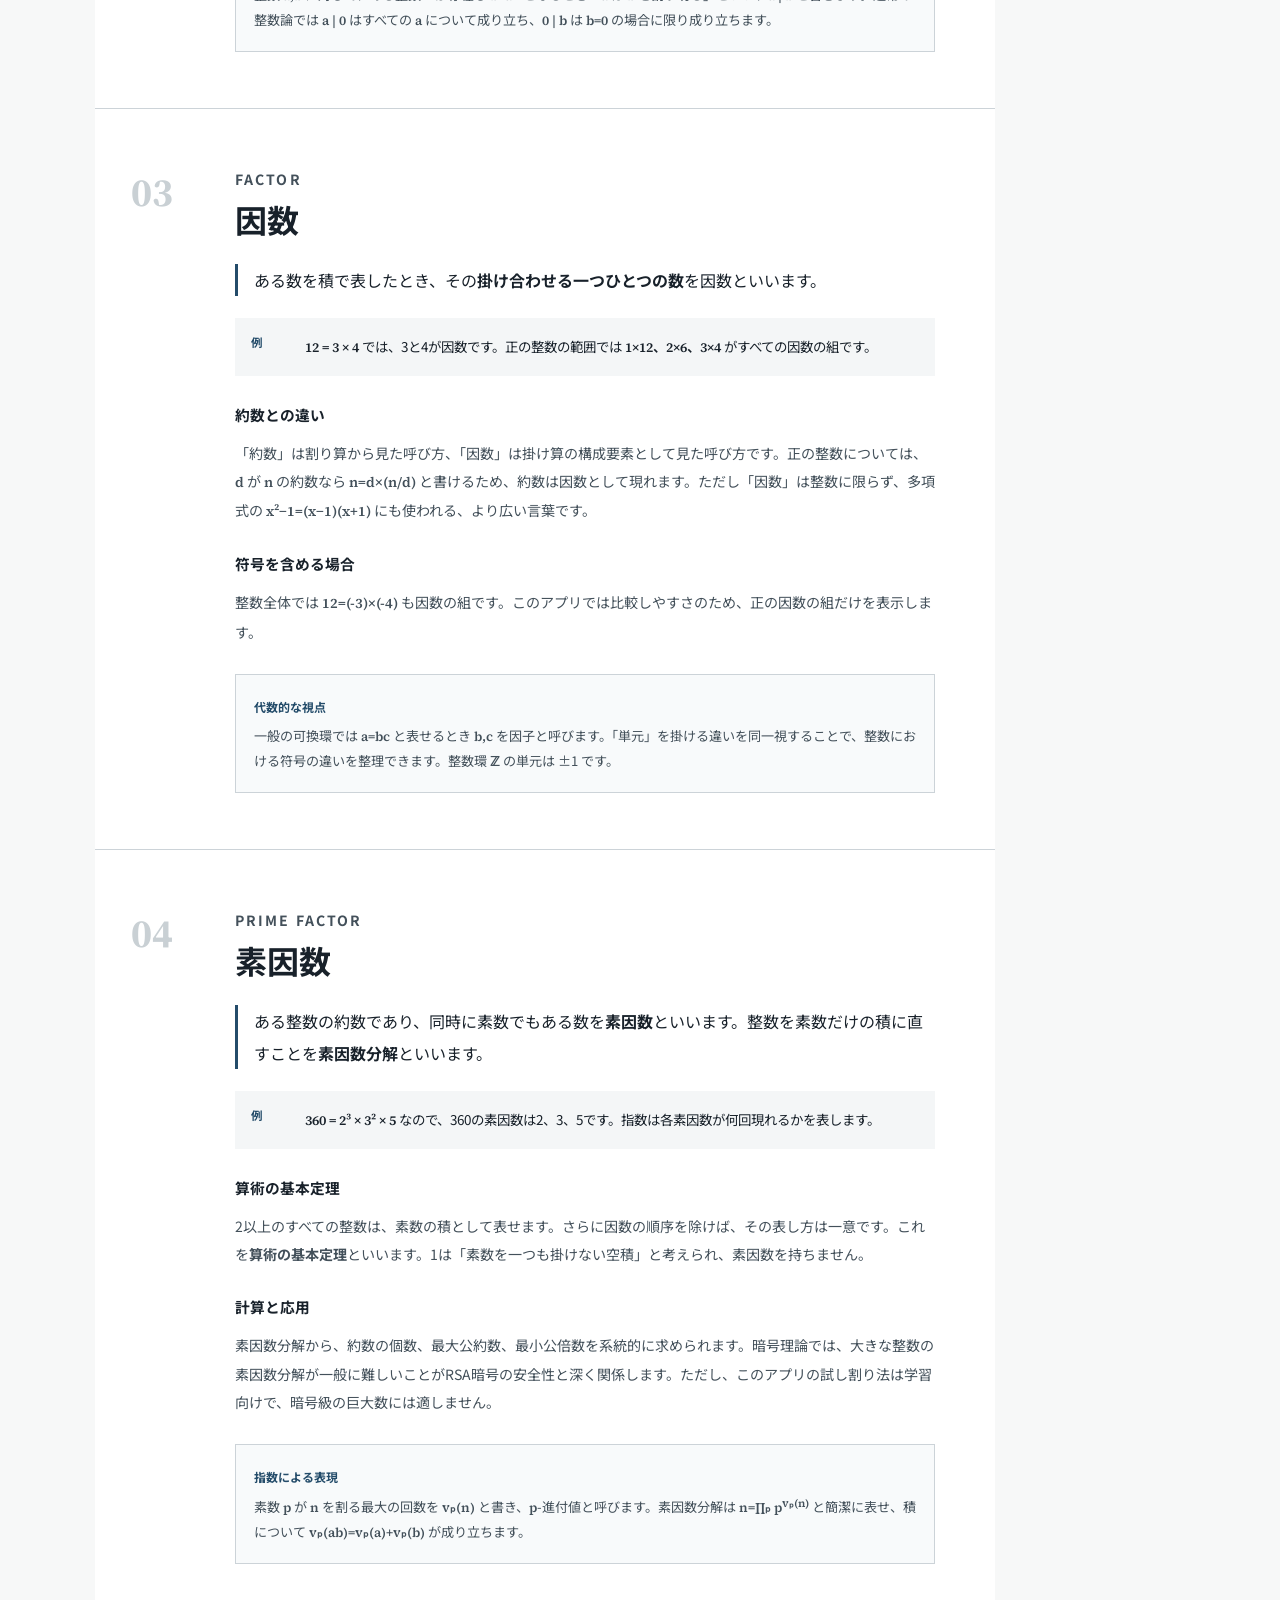
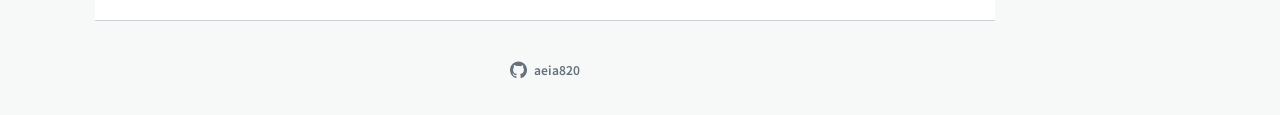
==== commit d21c1922: "Make guide navigation responsive" ====
--- a/guide.html
+++ b/guide.html
@@ -7,9 +7,18 @@
   <title>整数論の基本用語｜素数判定</title>
   <link rel="stylesheet" href="style.css">
 </head>
-<body>
+<body class="guide-page">
 <main class="guide-shell">
-  <nav class="floating-guide-menu" aria-label="解説ページメニュー"><a class="floating-back" href="index.html"><span aria-hidden="true">←</span><span>素数判定へ戻る</span></a><a href="#prime"><b>01</b><span>素数</span></a><a href="#divisor"><b>02</b><span>約数</span></a><a href="#factor"><b>03</b><span>因数</span></a><a href="#prime-factor"><b>04</b><span>素因数</span></a></nav>
+  <nav class="floating-guide-menu" aria-label="解説ページメニュー" data-open="false">
+    <button class="menu-toggle" type="button" aria-expanded="false" aria-controls="guide-menu-links" aria-label="解説メニューを開く"><span></span><span></span><span></span></button>
+    <div class="floating-menu-links" id="guide-menu-links">
+      <a class="floating-back" href="index.html"><span aria-hidden="true">←</span><span>素数判定へ戻る</span></a>
+      <a href="#prime"><b>01</b><span>素数</span></a>
+      <a href="#divisor"><b>02</b><span>約数</span></a>
+      <a href="#factor"><b>03</b><span>因数</span></a>
+      <a href="#prime-factor"><b>04</b><span>素因数</span></a>
+    </div>
+  </nav>
 
   <header class="guide-header">
     <p class="series">NUMBER THEORY GUIDE</p>
@@ -65,7 +74,10 @@
 
   <footer><a href="https://github.com/aeia820/prime-number-checker" target="_blank" rel="noopener noreferrer"><svg viewBox="0 0 24 24" aria-hidden="true"><path fill="currentColor" d="M12 .7a12 12 0 0 0-3.79 23.38c.6.11.82-.26.82-.58v-2.1c-3.34.73-4.04-1.42-4.04-1.42-.55-1.39-1.33-1.76-1.33-1.76-1.09-.74.08-.73.08-.73 1.2.09 1.84 1.24 1.84 1.24 1.07 1.84 2.81 1.31 3.5 1 .11-.78.42-1.31.76-1.61-2.67-.3-5.47-1.33-5.47-5.93 0-1.31.47-2.38 1.24-3.22-.12-.3-.54-1.52.12-3.18 0 0 1.01-.32 3.3 1.23A11.5 11.5 0 0 1 12 6.92c1.02 0 2.04.14 3 .4 2.29-1.55 3.3-1.23 3.3-1.23.66 1.66.24 2.88.12 3.18.77.84 1.23 1.91 1.23 3.22 0 4.61-2.81 5.62-5.48 5.92.43.37.81 1.1.81 2.22v2.87c0 .32.22.7.83.58A12 12 0 0 0 12 .7Z"/></svg><span>aeia820</span></a></footer>
 </main>
+<script src="guide-menu.js"></script>
 </body>
 </html>
 
 
+
+
--- a/style.css
+++ b/style.css
@@ -79,3 +79,44 @@
 .floating-guide-menu .floating-back{padding-left:13px;color:var(--accent)}
 .term-section{scroll-margin-top:20px;scroll-margin-bottom:100px}
 @media(max-width:600px){.guide-shell{padding-bottom:100px}.floating-guide-menu{bottom:10px;width:calc(100% - 20px);justify-content:stretch;padding:4px}.floating-guide-menu a{min-width:0;flex:1;flex-direction:column;gap:2px;padding:7px 3px;border-right:0;text-align:center;font-size:.64rem}.floating-guide-menu .floating-back{flex:1.55;padding:7px 3px}.floating-guide-menu .floating-back span:first-child{display:none}.floating-guide-menu b{font-size:.55rem}}
+
+/* Chart layering and adaptive mobile axis labels */
+.chart-point{isolation:isolate}
+.chart-point.is-current{z-index:10}
+.chart-point.is-current .chart-bar{position:relative;z-index:10;outline:3px solid var(--accent);outline-offset:2px}
+@media(max-width:380px){
+  .prime-chart .chart-point .chart-label{display:none!important}
+  .prime-chart .chart-point:nth-child(5n+1) .chart-label,.prime-chart .chart-point.is-current .chart-label{display:block!important}
+}
+@media(min-width:381px) and (max-width:600px){
+  .prime-chart .chart-point .chart-label{display:none!important}
+  .prime-chart .chart-point:nth-child(4n+1) .chart-label,.prime-chart .chart-point.is-current .chart-label{display:block!important}
+}
+
+.prime-chart{padding-left:4px;padding-right:4px}
+
+/* Device-specific guide menu placement */
+.guide-page{padding-right:190px}
+.guide-page .guide-shell{width:min(900px,calc(100% - 32px));margin-left:auto;margin-right:auto;padding-bottom:32px}
+.floating-guide-menu{inset:auto 18px 22px auto;width:158px;padding:5px;border-radius:7px;transform:none}
+.menu-toggle{display:none}
+.floating-menu-links{display:flex;flex-direction:column;width:100%}
+.floating-guide-menu .floating-menu-links a{width:100%;justify-content:flex-start;padding:10px 11px;border-right:0;border-bottom:1px solid var(--line)}
+.floating-guide-menu .floating-menu-links a:last-child{border-bottom:0}
+.floating-guide-menu .floating-menu-links b{min-width:18px}
+.floating-guide-menu .floating-menu-links .floating-back{padding:11px 9px;font-size:.68rem}
+@media(max-width:700px){
+  .guide-page{padding-right:0}
+  .guide-page .guide-shell{width:min(100% - 32px,900px);padding-top:70px;padding-bottom:32px}
+  .floating-guide-menu{inset:12px 12px auto auto;width:auto;padding:0;border:0;background:transparent;box-shadow:none;backdrop-filter:none}
+  .menu-toggle{display:flex;width:44px;height:44px;flex-direction:column;align-items:center;justify-content:center;gap:5px;border:1px solid #aeb7bd;border-radius:6px;background:rgba(255,255,255,.97);box-shadow:0 4px 16px rgba(24,33,42,.14);cursor:pointer}
+  .menu-toggle span{display:block;width:19px;height:2px;background:var(--ink);transition:transform .2s,opacity .2s}
+  .floating-guide-menu[data-open="true"] .menu-toggle span:nth-child(1){transform:translateY(7px) rotate(45deg)}
+  .floating-guide-menu[data-open="true"] .menu-toggle span:nth-child(2){opacity:0}
+  .floating-guide-menu[data-open="true"] .menu-toggle span:nth-child(3){transform:translateY(-7px) rotate(-45deg)}
+  .floating-menu-links{position:absolute;top:51px;right:0;display:none;width:190px;padding:5px;border:1px solid #b9c1c6;border-radius:7px;background:#fff;box-shadow:0 8px 30px rgba(24,33,42,.2)}
+  .floating-guide-menu[data-open="true"] .floating-menu-links{display:flex}
+  .floating-guide-menu .floating-menu-links a{flex-direction:row;padding:11px 10px;text-align:left;font-size:.72rem}
+  .floating-guide-menu .floating-menu-links .floating-back{flex:1;padding:11px 8px}
+  .floating-guide-menu .floating-menu-links .floating-back span:first-child{display:inline}
+}
